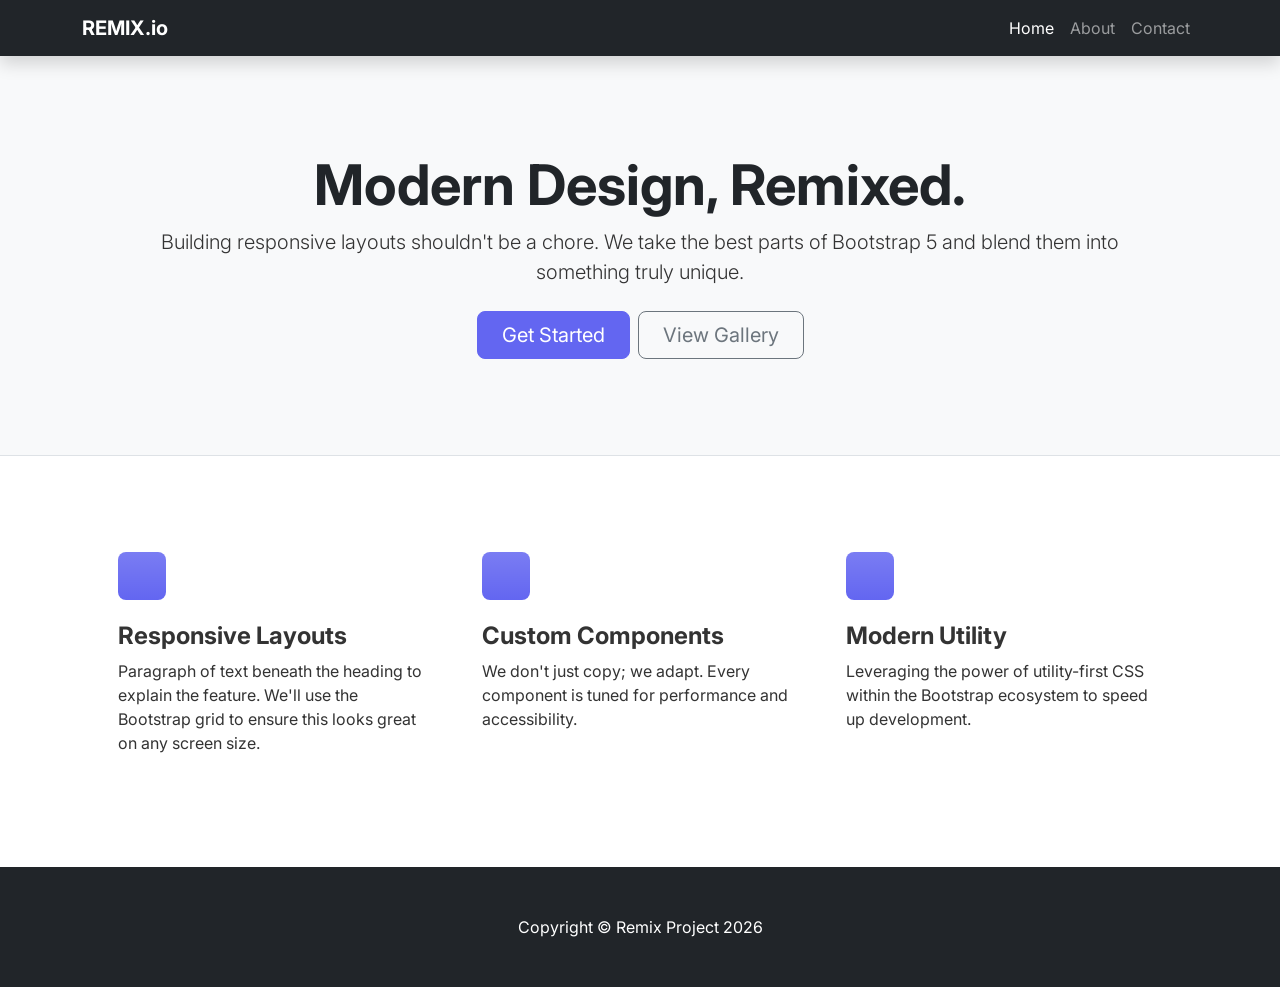
==== index.html @ 3cd376ca "Add initial HTML and CSS files for the project" ====
<!DOCTYPE html>
<html lang="en">
<head>
    <meta charset="UTF-8">
    <meta name="viewport" content="width=device-width, initial-scale=1.0">
    <title>Bootstrap Remix | Home</title>
    <link href="https://cdn.jsdelivr.net/npm/bootstrap@5.3.3/dist/css/bootstrap.min.css" rel="stylesheet">
    <link rel="stylesheet" href="css/style.css">
</head>
<body>

    <nav class="navbar navbar-expand-lg navbar-dark bg-dark sticky-top shadow">
        <div class="container">
            <a class="navbar-brand fw-bold" href="index.html">REMIX.io</a>
            <button class="navbar-toggler" type="button" data-bs-toggle="collapse" data-bs-target="#navbarNav">
                <span class="navbar-toggler-icon"></span>
            </button>
            <div class="collapse navbar-collapse" id="navbarNav">
                <ul class="navbar-nav ms-auto">
                    <li class="nav-item"><a class="nav-link active" href="index.html">Home</a></li>
                    <li class="nav-item"><a class="nav-link" href="about.html">About</a></li>
                    <li class="nav-item"><a class="nav-link" href="contact.html">Contact</a></li>
                </ul>
            </div>
        </div>
    </nav>

    <section class="bg-light py-5 border-bottom">
        <div class="container px-5 my-5">
            <div class="text-center">
                <h1 class="display-4 fw-bold text-dark">Modern Design, Remixed.</h1>
                <p class="lead mb-4">Building responsive layouts shouldn't be a chore. We take the best parts of Bootstrap 5 and blend them into something truly unique.</p>
                <div class="d-grid gap-2 d-sm-flex justify-content-sm-center">
                    <button type="button" class="btn btn-primary btn-lg px-4 gap-3">Get Started</button>
                    <button type="button" class="btn btn-outline-secondary btn-lg px-4">View Gallery</button>
                </div>
            </div>
        </div>
    </section>

    
    <section class="py-5" id="features">
        <div class="container px-5 my-5">
            <div class="row g-5">
                <div class="col-lg-4">
                    <div class="feature bg-primary bg-gradient text-white rounded-3 mb-3 p-3 d-inline-block">
                        <i class="bi bi-collection"></i>
                    </div>
                    <h2 class="h4 fw-bolder">Responsive Layouts</h2>
                    <p>Paragraph of text beneath the heading to explain the feature. We'll use the Bootstrap grid to ensure this looks great on any screen size.</p>
                </div>
                <div class="col-lg-4">
                    <div class="feature bg-primary bg-gradient text-white rounded-3 mb-3 p-3 d-inline-block">
                        <i class="bi bi-building"></i>
                    </div>
                    <h2 class="h4 fw-bolder">Custom Components</h2>
                    <p>We don't just copy; we adapt. Every component is tuned for performance and accessibility.</p>
                </div>
                <div class="col-lg-4">
                    <div class="feature bg-primary bg-gradient text-white rounded-3 mb-3 p-3 d-inline-block">
                        <i class="bi bi-toggles2"></i>
                    </div>
                    <h2 class="h4 fw-bolder">Modern Utility</h2>
                    <p>Leveraging the power of utility-first CSS within the Bootstrap ecosystem to speed up development.</p>
                </div>
            </div>
        </div>
    </section>

    <footer class="py-5 bg-dark">
        <div class="container px-5"><p class="m-0 text-center text-white">Copyright &copy; Remix Project 2026</p></div>
    </footer>

    <script src="https://cdn.jsdelivr.net/npm/bootstrap@5.3.3/dist/js/bootstrap.bundle.min.js"></script>
</body>
</html>
---- css/style.css ----
/* Custom Google Font */
@import url('https://fonts.googleapis.com/css2?family=Inter:wght@400;700&display=swap');

body {
    font-family: 'Inter', sans-serif;
    color: #333;
}

/* Overriding the Primary Color */
.btn-primary, .bg-primary {
    background-color: #6366f1 !important; /* Modern Indigo */
    border-color: #6366f1 !important;
}

/* Adding a subtle hover effect to cards */
.col-lg-4:hover {
    transform: translateY(-5px);
    transition: transform 0.3s ease;
}

/* Feature Icon Styling */
.feature {
    height: 3rem;
    width: 3rem;
    display: flex;
    align-items: center;
    justify-content: center;
    font-size: 1.5rem;
}
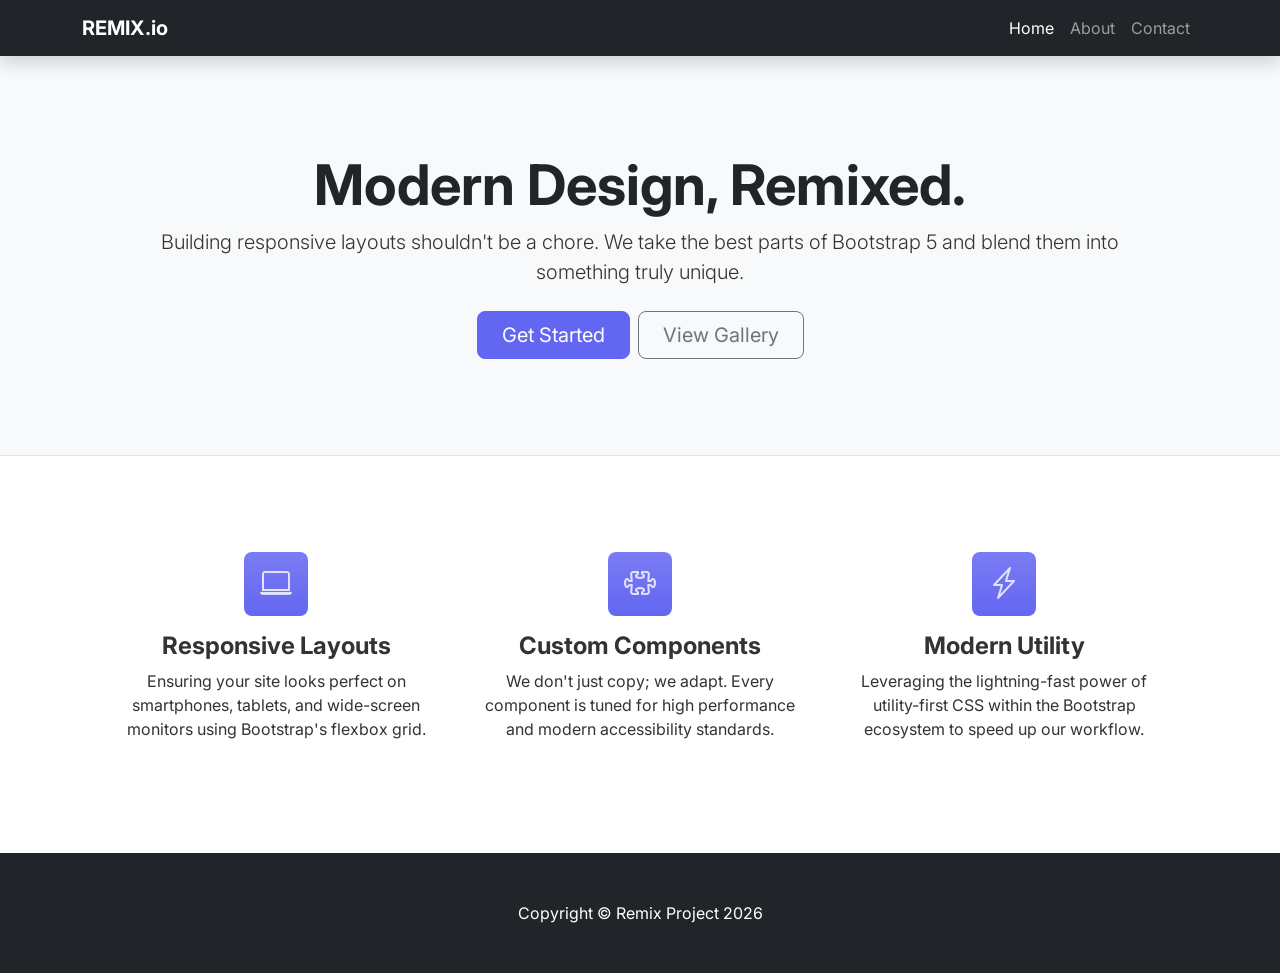
==== commit 3afce034: "Enhance About and Contact pages with Bootstrap Icons and improved layout; update styles for better u" ====
--- a/index.html
+++ b/index.html
@@ -4,6 +4,7 @@
     <meta charset="UTF-8">
     <meta name="viewport" content="width=device-width, initial-scale=1.0">
     <title>Bootstrap Remix | Home</title>
+    <link rel="stylesheet" href="https://cdn.jsdelivr.net/npm/bootstrap-icons@1.11.3/font/bootstrap-icons.min.css">
     <link href="https://cdn.jsdelivr.net/npm/bootstrap@5.3.3/dist/css/bootstrap.min.css" rel="stylesheet">
     <link rel="stylesheet" href="css/style.css">
 </head>
@@ -31,41 +32,39 @@
                 <h1 class="display-4 fw-bold text-dark">Modern Design, Remixed.</h1>
                 <p class="lead mb-4">Building responsive layouts shouldn't be a chore. We take the best parts of Bootstrap 5 and blend them into something truly unique.</p>
                 <div class="d-grid gap-2 d-sm-flex justify-content-sm-center">
-                    <button type="button" class="btn btn-primary btn-lg px-4 gap-3">Get Started</button>
-                    <button type="button" class="btn btn-outline-secondary btn-lg px-4">View Gallery</button>
+                    <a href="contact.html" class="btn btn-primary btn-lg px-4 gap-3">Get Started</a>
+    
+                    <a href="about.html#team" class="btn btn-outline-secondary btn-lg px-4">View Gallery</a>
                 </div>
             </div>
         </div>
     </section>
 
     
-    <section class="py-5" id="features">
-        <div class="container px-5 my-5">
-            <div class="row g-5">
-                <div class="col-lg-4">
-                    <div class="feature bg-primary bg-gradient text-white rounded-3 mb-3 p-3 d-inline-block">
-                        <i class="bi bi-collection"></i>
-                    </div>
-                    <h2 class="h4 fw-bolder">Responsive Layouts</h2>
-                    <p>Paragraph of text beneath the heading to explain the feature. We'll use the Bootstrap grid to ensure this looks great on any screen size.</p>
-                </div>
-                <div class="col-lg-4">
-                    <div class="feature bg-primary bg-gradient text-white rounded-3 mb-3 p-3 d-inline-block">
-                        <i class="bi bi-building"></i>
-                    </div>
-                    <h2 class="h4 fw-bolder">Custom Components</h2>
-                    <p>We don't just copy; we adapt. Every component is tuned for performance and accessibility.</p>
-                </div>
-                <div class="col-lg-4">
-                    <div class="feature bg-primary bg-gradient text-white rounded-3 mb-3 p-3 d-inline-block">
-                        <i class="bi bi-toggles2"></i>
-                    </div>
-                    <h2 class="h4 fw-bolder">Modern Utility</h2>
-                    <p>Leveraging the power of utility-first CSS within the Bootstrap ecosystem to speed up development.</p>
-                </div>
+<section class="py-5" id="features">
+    <div class="container px-5 my-5">
+        <div class="row g-5">
+            <div class="col-lg-4 text-center">
+                <div class="feature bg-primary bg-gradient text-white rounded-3 mb-3 p-3 d-inline-flex align-items-center justify-content-center" style="width: 64px; height: 64px;">
+                    <i class="bi bi-laptop fs-2"></i> </div>
+                <h2 class="h4 fw-bolder">Responsive Layouts</h2>
+                <p>Ensuring your site looks perfect on smartphones, tablets, and wide-screen monitors using Bootstrap's flexbox grid.</p>
+            </div>
+            <div class="col-lg-4 text-center">
+                <div class="feature bg-primary bg-gradient text-white rounded-3 mb-3 p-3 d-inline-flex align-items-center justify-content-center" style="width: 64px; height: 64px;">
+                    <i class="bi bi-puzzle fs-2"></i> </div>
+                <h2 class="h4 fw-bolder">Custom Components</h2>
+                <p>We don't just copy; we adapt. Every component is tuned for high performance and modern accessibility standards.</p>
+            </div>
+            <div class="col-lg-4 text-center">
+                <div class="feature bg-primary bg-gradient text-white rounded-3 mb-3 p-3 d-inline-flex align-items-center justify-content-center" style="width: 64px; height: 64px;">
+                    <i class="bi bi-lightning-charge fs-2"></i> </div>
+                <h2 class="h4 fw-bolder">Modern Utility</h2>
+                <p>Leveraging the lightning-fast power of utility-first CSS within the Bootstrap ecosystem to speed up our workflow.</p>
             </div>
         </div>
-    </section>
+    </div>
+</section>
 
     <footer class="py-5 bg-dark">
         <div class="container px-5"><p class="m-0 text-center text-white">Copyright &copy; Remix Project 2026</p></div>
--- a/css/style.css
+++ b/css/style.css
@@ -4,7 +4,12 @@
 body {
     font-family: 'Inter', sans-serif;
     color: #333;
+    animation: fadeInAnimation ease 0.8s;
+    animation-iteration-count: 1;
+    animation-fill-mode: forwards;
 }
+
+
 
 /* Overriding the Primary Color */
 .btn-primary, .bg-primary {
@@ -26,4 +31,38 @@
     align-items: center;
     justify-content: center;
     font-size: 1.5rem;
+}
+
+
+
+/* Contact Page Form Enhancements */
+.form-control:focus {
+    background-color: #fff !important;
+    border-color: #6366f1 !important; /* Matches your brand color */
+    box-shadow: 0 0 0 0.25rem rgba(99, 102, 241, 0.25);
+}
+
+.card {
+    transition: box-shadow 0.3s ease;
+}
+
+/* Ensure the footer stays at the bottom even on empty pages */
+body {
+    display: flex;
+    flex-direction: column;
+}
+
+main {
+    flex-shrink: 0;
+}
+
+/* Icon alignment in the sidebar */
+.bi {
+    font-size: 1.2rem;
+    color: rgba(255, 255, 255, 0.8);
+}
+
+@keyframes fadeInAnimation {
+    0% { opacity: 0; transform: translateY(10px); }
+    100% { opacity: 1; transform: translateY(0); }
 }
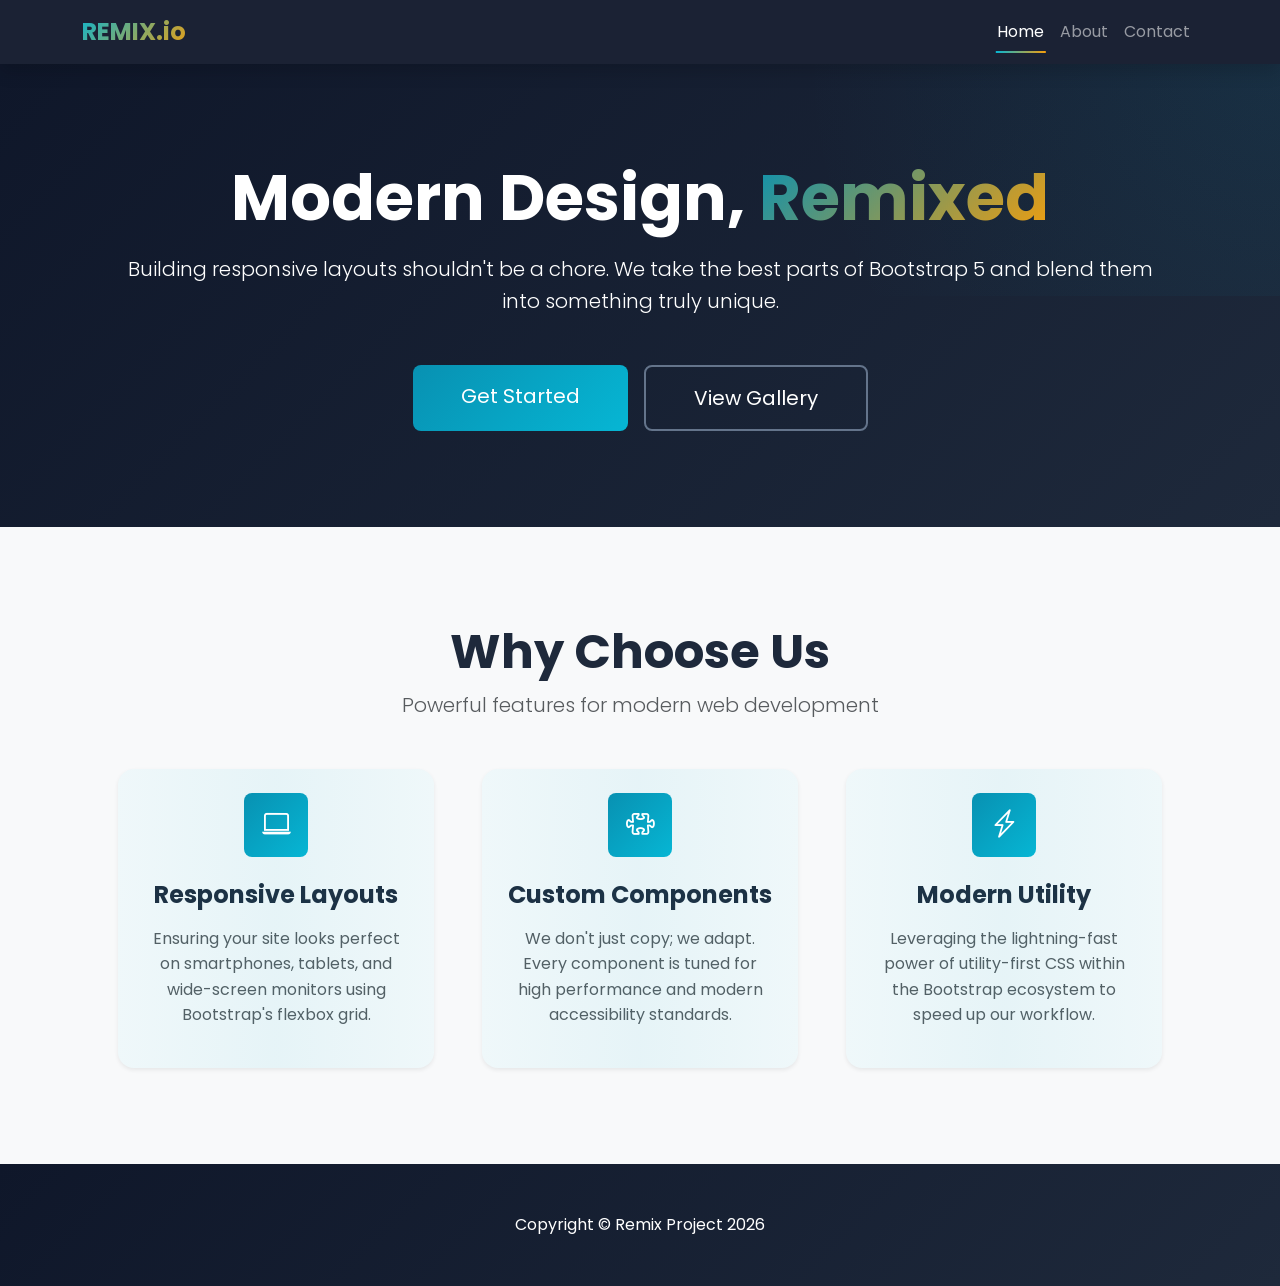
==== commit 47c6d1e1: "Updated about.html" ====
--- a/index.html
+++ b/index.html
@@ -26,41 +26,53 @@
         </div>
     </nav>
 
-    <section class="bg-light py-5 border-bottom">
+    <section class="hero-section py-5">
         <div class="container px-5 my-5">
-            <div class="text-center">
-                <h1 class="display-4 fw-bold text-dark">Modern Design, Remixed.</h1>
-                <p class="lead mb-4">Building responsive layouts shouldn't be a chore. We take the best parts of Bootstrap 5 and blend them into something truly unique.</p>
-                <div class="d-grid gap-2 d-sm-flex justify-content-sm-center">
-                    <a href="contact.html" class="btn btn-primary btn-lg px-4 gap-3">Get Started</a>
-    
-                    <a href="about.html#team" class="btn btn-outline-secondary btn-lg px-4">View Gallery</a>
+            <div class="text-center text-white position-relative" style="z-index: 2;">
+                <h1 class="display-3 fw-bold mb-3 fade-in-up">Modern Design, <span class="gradient-text">Remixed</span></h1>
+                <p class="lead mb-5 fade-in-up" style="animation-delay: 0.2s;">Building responsive layouts shouldn't be a chore. We take the best parts of Bootstrap 5 and blend them into something truly unique.</p>
+                <div class="d-grid gap-3 d-sm-flex justify-content-sm-center fade-in-up" style="animation-delay: 0.4s;">
+                    <a href="contact.html" class="btn btn-primary btn-lg px-5 py-3">Get Started</a>
+                    <a href="about.html#team" class="btn btn-outline-secondary btn-lg px-5 py-3 text-white">View Gallery</a>
                 </div>
             </div>
         </div>
     </section>
 
-    
-<section class="py-5" id="features">
+
+<section class="py-5 bg-light" id="features">
     <div class="container px-5 my-5">
+        <div class="text-center mb-5 scroll-fade">
+            <h2 class="display-5 fw-bold">Why Choose Us</h2>
+            <p class="lead text-muted">Powerful features for modern web development</p>
+        </div>
         <div class="row g-5">
-            <div class="col-lg-4 text-center">
-                <div class="feature bg-primary bg-gradient text-white rounded-3 mb-3 p-3 d-inline-flex align-items-center justify-content-center" style="width: 64px; height: 64px;">
-                    <i class="bi bi-laptop fs-2"></i> </div>
-                <h2 class="h4 fw-bolder">Responsive Layouts</h2>
-                <p>Ensuring your site looks perfect on smartphones, tablets, and wide-screen monitors using Bootstrap's flexbox grid.</p>
+            <div class="col-lg-4 scroll-fade">
+                <div class="feature-card text-center p-4 bg-white rounded-4 shadow-sm h-100">
+                    <div class="feature bg-primary bg-gradient text-white rounded-3 mb-4 mx-auto">
+                        <i class="bi bi-laptop"></i>
+                    </div>
+                    <h2 class="h4 fw-bolder mb-3">Responsive Layouts</h2>
+                    <p class="text-muted">Ensuring your site looks perfect on smartphones, tablets, and wide-screen monitors using Bootstrap's flexbox grid.</p>
+                </div>
             </div>
-            <div class="col-lg-4 text-center">
-                <div class="feature bg-primary bg-gradient text-white rounded-3 mb-3 p-3 d-inline-flex align-items-center justify-content-center" style="width: 64px; height: 64px;">
-                    <i class="bi bi-puzzle fs-2"></i> </div>
-                <h2 class="h4 fw-bolder">Custom Components</h2>
-                <p>We don't just copy; we adapt. Every component is tuned for high performance and modern accessibility standards.</p>
+            <div class="col-lg-4 scroll-fade">
+                <div class="feature-card text-center p-4 bg-white rounded-4 shadow-sm h-100">
+                    <div class="feature bg-primary bg-gradient text-white rounded-3 mb-4 mx-auto">
+                        <i class="bi bi-puzzle"></i>
+                    </div>
+                    <h2 class="h4 fw-bolder mb-3">Custom Components</h2>
+                    <p class="text-muted">We don't just copy; we adapt. Every component is tuned for high performance and modern accessibility standards.</p>
+                </div>
             </div>
-            <div class="col-lg-4 text-center">
-                <div class="feature bg-primary bg-gradient text-white rounded-3 mb-3 p-3 d-inline-flex align-items-center justify-content-center" style="width: 64px; height: 64px;">
-                    <i class="bi bi-lightning-charge fs-2"></i> </div>
-                <h2 class="h4 fw-bolder">Modern Utility</h2>
-                <p>Leveraging the lightning-fast power of utility-first CSS within the Bootstrap ecosystem to speed up our workflow.</p>
+            <div class="col-lg-4 scroll-fade">
+                <div class="feature-card text-center p-4 bg-white rounded-4 shadow-sm h-100">
+                    <div class="feature bg-primary bg-gradient text-white rounded-3 mb-4 mx-auto">
+                        <i class="bi bi-lightning-charge"></i>
+                    </div>
+                    <h2 class="h4 fw-bolder mb-3">Modern Utility</h2>
+                    <p class="text-muted">Leveraging the lightning-fast power of utility-first CSS within the Bootstrap ecosystem to speed up our workflow.</p>
+                </div>
             </div>
         </div>
     </div>
@@ -71,5 +83,25 @@
     </footer>
 
     <script src="https://cdn.jsdelivr.net/npm/bootstrap@5.3.3/dist/js/bootstrap.bundle.min.js"></script>
+    <script>
+        document.addEventListener('DOMContentLoaded', function() {
+            const observerOptions = {
+                threshold: 0.1,
+                rootMargin: '0px 0px -100px 0px'
+            };
+
+            const observer = new IntersectionObserver(function(entries) {
+                entries.forEach(entry => {
+                    if (entry.isIntersecting) {
+                        entry.target.classList.add('visible');
+                    }
+                });
+            }, observerOptions);
+
+            document.querySelectorAll('.scroll-fade').forEach(element => {
+                observer.observe(element);
+            });
+        });
+    </script>
 </body>
-</html>+</html>
--- a/css/style.css
+++ b/css/style.css
@@ -1,68 +1,302 @@
-/* Custom Google Font */
-@import url('https://fonts.googleapis.com/css2?family=Inter:wght@400;700&display=swap');
+@import url('https://fonts.googleapis.com/css2?family=Poppins:wght@300;400;600;700&display=swap');
+
+:root {
+    --primary-color: #0891b2;
+    --secondary-color: #06b6d4;
+    --accent-color: #f59e0b;
+    --dark-bg: #0f172a;
+    --light-bg: #f8fafc;
+    --text-dark: #1e293b;
+    --text-light: #64748b;
+}
+
+* {
+    margin: 0;
+    padding: 0;
+    box-sizing: border-box;
+}
+
+html {
+    scroll-behavior: smooth;
+}
 
 body {
-    font-family: 'Inter', sans-serif;
-    color: #333;
-    animation: fadeInAnimation ease 0.8s;
-    animation-iteration-count: 1;
-    animation-fill-mode: forwards;
-}
-
-
-
-/* Overriding the Primary Color */
+    font-family: 'Poppins', sans-serif;
+    color: var(--text-dark);
+    overflow-x: hidden;
+    line-height: 1.6;
+}
+
 .btn-primary, .bg-primary {
-    background-color: #6366f1 !important; /* Modern Indigo */
-    border-color: #6366f1 !important;
-}
-
-/* Adding a subtle hover effect to cards */
-.col-lg-4:hover {
-    transform: translateY(-5px);
-    transition: transform 0.3s ease;
-}
-
-/* Feature Icon Styling */
+    background: linear-gradient(135deg, var(--primary-color) 0%, var(--secondary-color) 100%) !important;
+    border: none !important;
+    transition: all 0.3s ease;
+    position: relative;
+    overflow: hidden;
+}
+
+.btn-primary::before {
+    content: '';
+    position: absolute;
+    top: 0;
+    left: -100%;
+    width: 100%;
+    height: 100%;
+    background: linear-gradient(135deg, var(--secondary-color) 0%, var(--primary-color) 100%);
+    transition: left 0.3s ease;
+    z-index: 0;
+}
+
+.btn-primary:hover::before {
+    left: 0;
+}
+
+.btn-primary:hover {
+    transform: translateY(-3px);
+    box-shadow: 0 10px 25px rgba(8, 145, 178, 0.3);
+}
+
+.btn-primary span, .btn-primary {
+    position: relative;
+    z-index: 1;
+}
+
+.navbar {
+    backdrop-filter: blur(10px);
+    background-color: rgba(15, 23, 42, 0.95) !important;
+    transition: all 0.3s ease;
+}
+
+.navbar-brand {
+    font-weight: 700;
+    font-size: 1.5rem;
+    background: linear-gradient(135deg, var(--secondary-color), var(--accent-color));
+    -webkit-background-clip: text;
+    -webkit-text-fill-color: transparent;
+    background-clip: text;
+}
+
+.nav-link {
+    position: relative;
+    transition: color 0.3s ease;
+}
+
+.nav-link::after {
+    content: '';
+    position: absolute;
+    bottom: 0;
+    left: 50%;
+    width: 0;
+    height: 2px;
+    background: linear-gradient(90deg, var(--secondary-color), var(--accent-color));
+    transition: all 0.3s ease;
+    transform: translateX(-50%);
+}
+
+.nav-link:hover::after, .nav-link.active::after {
+    width: 80%;
+}
+
+.fade-in-up {
+    opacity: 0;
+    transform: translateY(30px);
+    animation: fadeInUp 0.8s ease forwards;
+}
+
+@keyframes fadeInUp {
+    to {
+        opacity: 1;
+        transform: translateY(0);
+    }
+}
+
+.feature-card {
+    transition: all 0.4s cubic-bezier(0.175, 0.885, 0.32, 1.275);
+    position: relative;
+    overflow: hidden;
+}
+
+.feature-card::before {
+    content: '';
+    position: absolute;
+    top: -50%;
+    left: -50%;
+    width: 200%;
+    height: 200%;
+    background: linear-gradient(45deg, transparent, rgba(8, 145, 178, 0.1), transparent);
+    transform: rotate(45deg);
+    transition: all 0.6s ease;
+}
+
+.feature-card:hover::before {
+    left: 100%;
+}
+
+.feature-card:hover {
+    transform: translateY(-15px) scale(1.02);
+    box-shadow: 0 20px 40px rgba(8, 145, 178, 0.2);
+}
+
 .feature {
-    height: 3rem;
-    width: 3rem;
+    height: 64px;
+    width: 64px;
     display: flex;
     align-items: center;
     justify-content: center;
-    font-size: 1.5rem;
-}
-
-
-
-/* Contact Page Form Enhancements */
+    font-size: 1.8rem;
+    background: linear-gradient(135deg, var(--primary-color), var(--secondary-color));
+    transition: all 0.4s ease;
+}
+
+.feature-card:hover .feature {
+    transform: rotateY(360deg) scale(1.1);
+}
+
+.hero-section {
+    background: linear-gradient(135deg, #0f172a 0%, #1e293b 100%);
+    position: relative;
+    overflow: hidden;
+}
+
+.hero-section::before {
+    content: '';
+    position: absolute;
+    top: -50%;
+    right: -50%;
+    width: 100%;
+    height: 100%;
+    background: radial-gradient(circle, rgba(8, 145, 178, 0.1) 0%, transparent 70%);
+    animation: pulse 8s ease-in-out infinite;
+}
+
+@keyframes pulse {
+    0%, 100% { transform: scale(1); opacity: 0.5; }
+    50% { transform: scale(1.3); opacity: 0.8; }
+}
+
+.form-control {
+    border: 2px solid transparent;
+    transition: all 0.3s ease;
+    background-color: #f1f5f9;
+}
+
 .form-control:focus {
     background-color: #fff !important;
-    border-color: #6366f1 !important; /* Matches your brand color */
-    box-shadow: 0 0 0 0.25rem rgba(99, 102, 241, 0.25);
+    border-color: var(--primary-color) !important;
+    box-shadow: 0 0 0 0.25rem rgba(8, 145, 178, 0.15);
+    transform: translateY(-2px);
 }
 
 .card {
-    transition: box-shadow 0.3s ease;
-}
-
-/* Ensure the footer stays at the bottom even on empty pages */
-body {
-    display: flex;
-    flex-direction: column;
-}
-
-main {
-    flex-shrink: 0;
-}
-
-/* Icon alignment in the sidebar */
-.bi {
-    font-size: 1.2rem;
-    color: rgba(255, 255, 255, 0.8);
-}
-
-@keyframes fadeInAnimation {
-    0% { opacity: 0; transform: translateY(10px); }
-    100% { opacity: 1; transform: translateY(0); }
-}+    transition: all 0.4s ease;
+    border: none;
+}
+
+.card:hover {
+    transform: translateY(-5px);
+    box-shadow: 0 15px 35px rgba(0, 0, 0, 0.15);
+}
+
+.team-member {
+    transition: all 0.4s ease;
+    cursor: pointer;
+}
+
+.team-member:hover {
+    transform: scale(1.05);
+}
+
+.team-member img {
+    transition: all 0.4s ease;
+    border: 4px solid transparent;
+}
+
+.team-member:hover img {
+    border-color: var(--primary-color);
+    box-shadow: 0 10px 30px rgba(8, 145, 178, 0.3);
+}
+
+footer {
+    background: linear-gradient(135deg, #0f172a 0%, #1e293b 100%);
+    position: relative;
+}
+
+.scroll-fade {
+    opacity: 0;
+    transform: translateY(50px);
+    transition: all 0.8s ease;
+}
+
+.scroll-fade.visible {
+    opacity: 1;
+    transform: translateY(0);
+}
+
+.floating {
+    animation: floating 3s ease-in-out infinite;
+}
+
+@keyframes floating {
+    0%, 100% { transform: translateY(0px); }
+    50% { transform: translateY(-20px); }
+}
+
+.btn-outline-secondary {
+    border: 2px solid var(--text-light);
+    color: var(--text-dark);
+    transition: all 0.3s ease;
+}
+
+.btn-outline-secondary:hover {
+    background: linear-gradient(135deg, var(--primary-color), var(--secondary-color));
+    border-color: transparent;
+    color: white;
+    transform: translateY(-3px);
+    box-shadow: 0 10px 25px rgba(8, 145, 178, 0.2);
+}
+
+@keyframes slideInLeft {
+    from {
+        opacity: 0;
+        transform: translateX(-50px);
+    }
+    to {
+        opacity: 1;
+        transform: translateX(0);
+    }
+}
+
+@keyframes slideInRight {
+    from {
+        opacity: 0;
+        transform: translateX(50px);
+    }
+    to {
+        opacity: 1;
+        transform: translateX(0);
+    }
+}
+
+.slide-in-left {
+    animation: slideInLeft 0.8s ease forwards;
+}
+
+.slide-in-right {
+    animation: slideInRight 0.8s ease forwards;
+}
+
+.gradient-text {
+    background: linear-gradient(135deg, var(--primary-color), var(--accent-color));
+    -webkit-background-clip: text;
+    -webkit-text-fill-color: transparent;
+    background-clip: text;
+}
+
+.submit-success {
+    animation: successPulse 0.6s ease;
+}
+
+@keyframes successPulse {
+    0%, 100% { transform: scale(1); }
+    50% { transform: scale(1.05); }
+}
